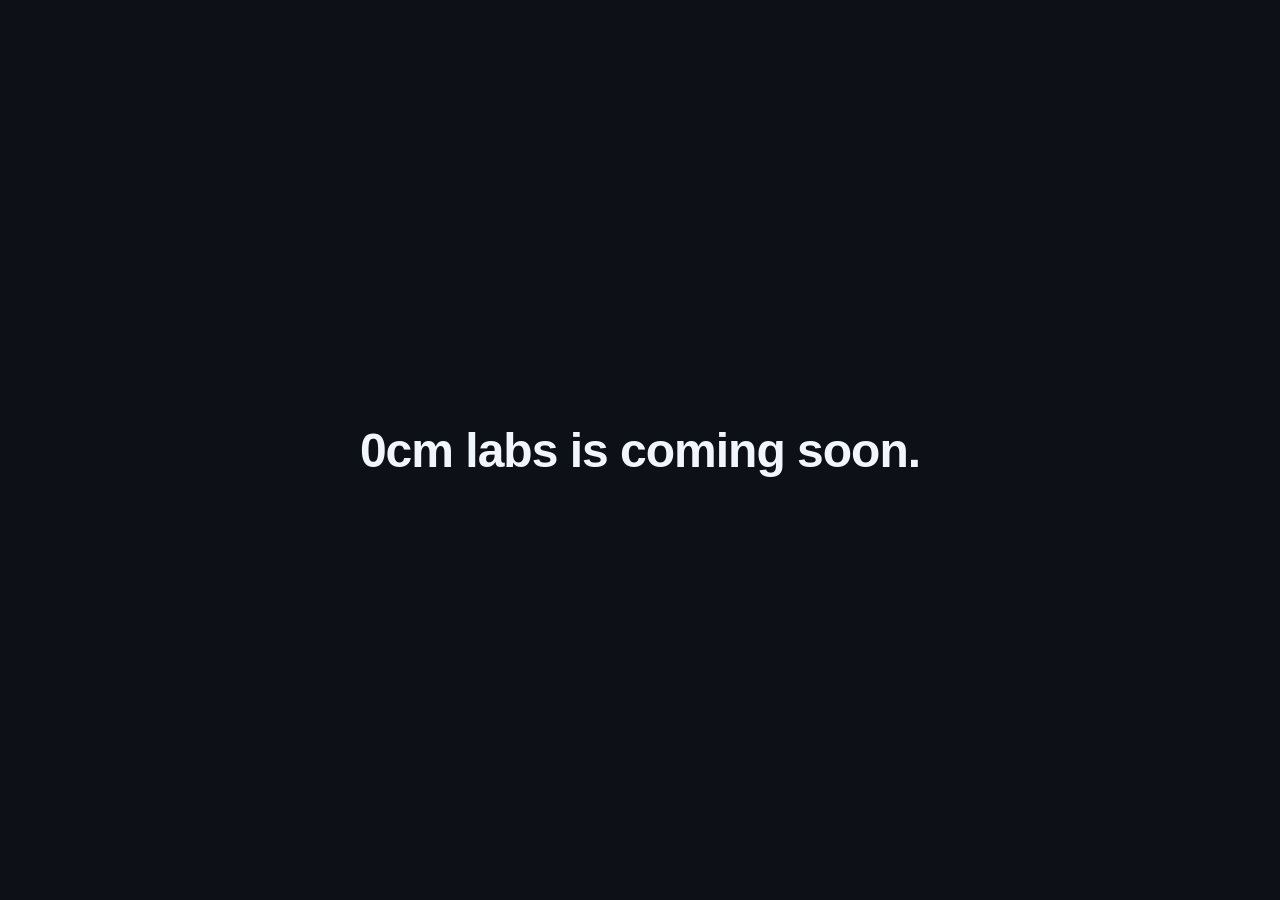
==== index.html @ 916afebb "Add index.html" ====
<!DOCTYPE html>
<html lang="en">
<head>
    <meta charset="UTF-8">
    <meta name="viewport" content="width=device-width, initial-scale=1.0">
    <title>0cm labs</title>
    <style>
        body { 
            font-family: -apple-system, BlinkMacSystemFont, "Segoe UI", Roboto, sans-serif; 
            display: flex; 
            justify-content: center; 
            align-items: center; 
            height: 100vh; 
            margin: 0; 
            background: #0d1117; 
            color: #c9d1d9; 
        }
        h1 { font-size: 3rem; letter-spacing: -1px; color: #f0f6fc; }
    </style>
</head>
<body>
    <h1>0cm labs is coming soon.</h1>
</body>
</html>
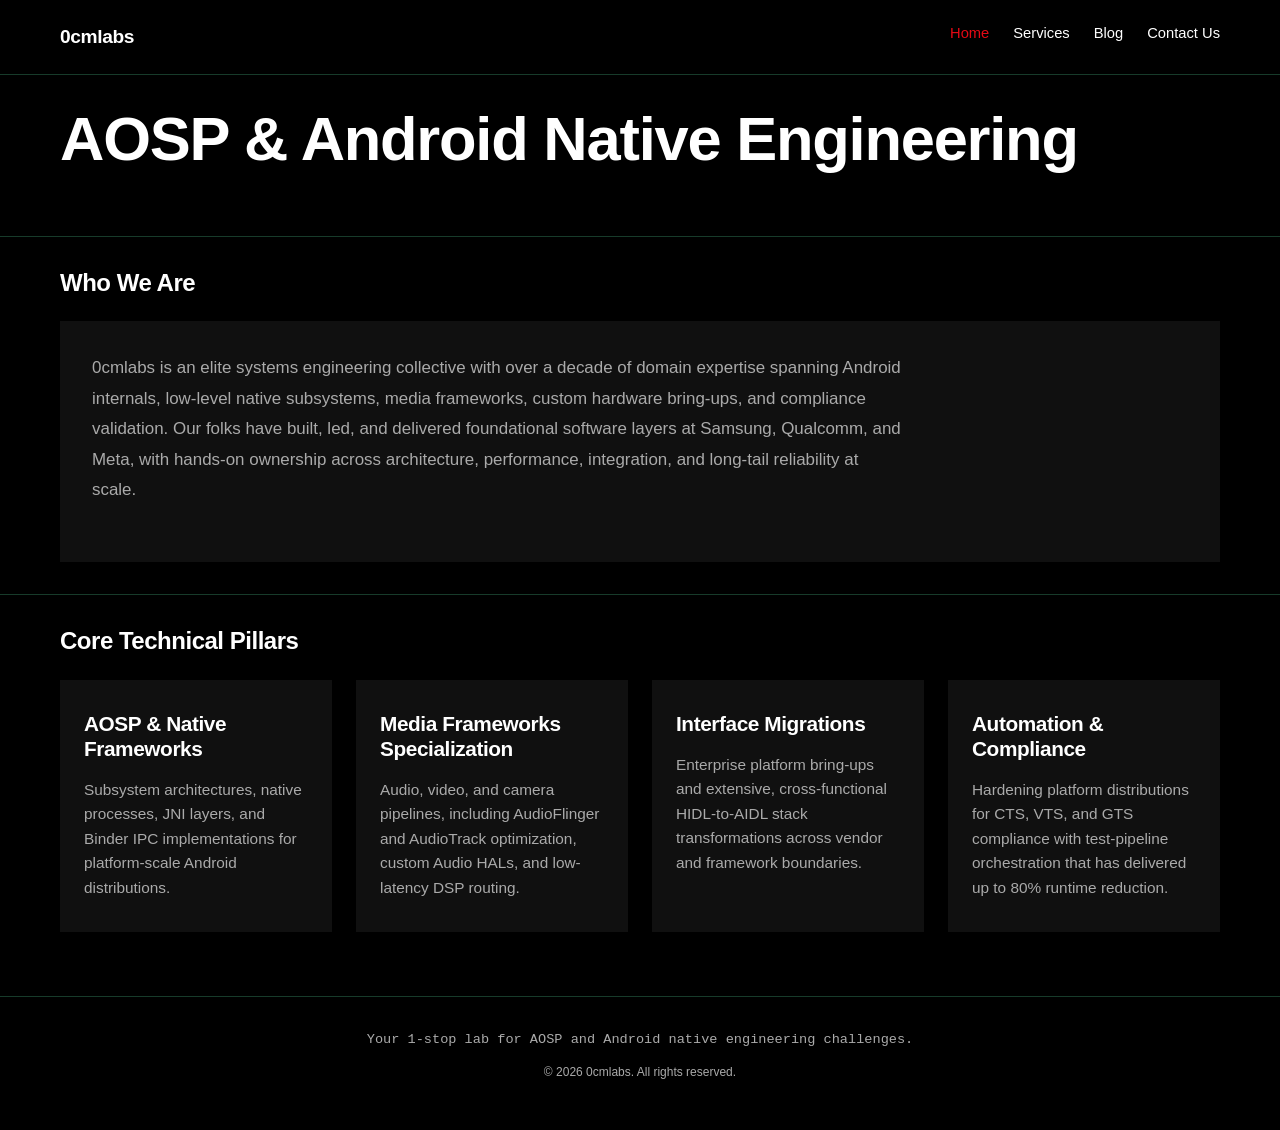
==== commit 2ac6ad67: "Add base pages" ====
--- a/index.html
+++ b/index.html
@@ -1,24 +1,78 @@
 <!DOCTYPE html>
 <html lang="en">
 <head>
-    <meta charset="UTF-8">
-    <meta name="viewport" content="width=device-width, initial-scale=1.0">
-    <title>0cm labs</title>
-    <style>
-        body { 
-            font-family: -apple-system, BlinkMacSystemFont, "Segoe UI", Roboto, sans-serif; 
-            display: flex; 
-            justify-content: center; 
-            align-items: center; 
-            height: 100vh; 
-            margin: 0; 
-            background: #0d1117; 
-            color: #c9d1d9; 
-        }
-        h1 { font-size: 3rem; letter-spacing: -1px; color: #f0f6fc; }
-    </style>
+  <meta charset="UTF-8">
+  <meta name="viewport" content="width=device-width, initial-scale=1.0">
+  <meta name="theme-color" content="#000000">
+  <meta name="description" content="0cmlabs is a systems engineering lab focused on Android internals, native frameworks, media pipelines, interface migrations, and compliance automation.">
+  <title>0cmlabs | AOSP & Android Native Engineering</title>
+  <link rel="stylesheet" href="assets/css/style.css">
 </head>
 <body>
-    <h1>0cm labs is coming soon.</h1>
+  <header class="site-header">
+    <div class="wrapper header-row">
+      <a class="brand" href="index.html">0cmlabs</a>
+      <nav aria-label="Primary">
+        <ul class="nav-list">
+          <li><a class="active" href="index.html">Home</a></li>
+          <li><a href="services.html">Services</a></li>
+          <li><a href="blog/index.html">Blog</a></li>
+          <li><a href="contact.html">Contact Us</a></li>
+        </ul>
+      </nav>
+    </div>
+  </header>
+
+  <main>
+    <section class="section hero">
+      <div class="wrapper">
+        <h1>AOSP & Android Native Engineering</h1>
+      </div>
+    </section>
+
+    <hr class="rule">
+
+    <section class="section">
+      <div class="wrapper">
+        <h2>Who We Are</h2>
+        <div class="panel">
+          <p class="team-text">0cmlabs is an elite systems engineering collective with over a decade of domain expertise spanning Android internals, low-level native subsystems, media frameworks, custom hardware bring-ups, and compliance validation. Our folks have built, led, and delivered foundational software layers at Samsung, Qualcomm, and Meta, with hands-on ownership across architecture, performance, integration, and long-tail reliability at scale.</p>
+        </div>
+      </div>
+    </section>
+
+    <hr class="rule">
+
+    <section class="section">
+      <div class="wrapper">
+        <h2>Core Technical Pillars</h2>
+        <div class="pillars">
+          <article class="pillar">
+            <h3>AOSP &amp; Native Frameworks</h3>
+            <p>Subsystem architectures, native processes, JNI layers, and Binder IPC implementations for platform-scale Android distributions.</p>
+          </article>
+          <article class="pillar">
+            <h3>Media Frameworks Specialization</h3>
+            <p>Audio, video, and camera pipelines, including AudioFlinger and AudioTrack optimization, custom Audio HALs, and low-latency DSP routing.</p>
+          </article>
+          <article class="pillar">
+            <h3>Interface Migrations</h3>
+            <p>Enterprise platform bring-ups and extensive, cross-functional HIDL-to-AIDL stack transformations across vendor and framework boundaries.</p>
+          </article>
+          <article class="pillar">
+            <h3>Automation &amp; Compliance</h3>
+            <p>Hardening platform distributions for CTS, VTS, and GTS compliance with test-pipeline orchestration that has delivered up to 80% runtime reduction.</p>
+          </article>
+        </div>
+      </div>
+    </section>
+  </main>
+
+  <footer class="site-footer">
+    <div class="wrapper footer-row">
+      <p class="footer-tagline">Your 1-stop lab for AOSP and Android native engineering challenges.</p>
+      <p class="footer-copy">&copy; 2026 0cmlabs. All rights reserved.</p>
+    </div>
+  </footer>
 </body>
 </html>
--- a/assets/css/style.css
+++ b/assets/css/style.css
@@ -0,0 +1,484 @@
+:root {
+  --bg: #000000;
+  --surface: #101010;
+  --title: #ffffff;
+  --body: #aaaaaa;
+  --accent: #e50914;
+  --divider: #173b2a;
+
+  --sans: -apple-system, BlinkMacSystemFont, "Segoe UI", "Helvetica Neue", Arial, "Noto Sans", sans-serif;
+  --mono: ui-monospace, SFMono-Regular, Menlo, Monaco, Consolas, "Liberation Mono", "Courier New", monospace;
+
+  --maxw: 1160px;
+  --sp1: 0.5rem;
+  --sp2: 0.75rem;
+  --sp3: 1rem;
+  --sp4: 1.5rem;
+  --sp5: 2rem;
+  --sp6: 3rem;
+  --sp7: 4.5rem;
+  --sp8: 7rem;
+
+  --line: 1.6;
+}
+
+* {
+  box-sizing: border-box;
+}
+
+html,
+body {
+  margin: 0;
+  padding: 0;
+  background: var(--bg);
+  color: var(--body);
+  font-family: var(--sans);
+  line-height: var(--line);
+}
+
+a {
+  color: var(--title);
+  text-decoration: none;
+  transition: color 180ms ease;
+}
+
+a:hover,
+a:focus-visible {
+  color: var(--accent);
+}
+
+h1,
+h2,
+h3,
+h4 {
+  color: var(--title);
+  margin: 0 0 var(--sp4);
+  letter-spacing: -0.02em;
+  line-height: 1.2;
+  transition: color 180ms ease;
+}
+
+h1:hover,
+h2:hover,
+h3:hover,
+h4:hover {
+  color: var(--accent);
+}
+
+p,
+ul,
+ol,
+pre,
+table,
+blockquote {
+  margin: 0 0 var(--sp4);
+}
+
+ul,
+ol {
+  padding-left: 1.25rem;
+}
+
+li {
+  margin-bottom: var(--sp1);
+}
+
+.wrapper {
+  width: min(100% - 3rem, var(--maxw));
+  margin-inline: auto;
+}
+
+.site-header {
+  border-bottom: 1px solid var(--divider);
+}
+
+.header-row {
+  min-height: 74px;
+  display: flex;
+  align-items: center;
+  justify-content: space-between;
+  gap: var(--sp4);
+}
+
+.brand {
+  font-weight: 800;
+  font-size: 1.2rem;
+  color: var(--title);
+  letter-spacing: -0.02em;
+}
+
+.nav-list {
+  list-style: none;
+  margin: 0;
+  padding: 0;
+  display: flex;
+  gap: var(--sp4);
+  flex-wrap: wrap;
+}
+
+.nav-list a {
+  font-size: 0.92rem;
+  color: var(--title);
+}
+
+.nav-list a.active {
+  color: var(--accent);
+}
+
+.section {
+  padding: var(--sp5) 0;
+}
+
+.hero {
+  padding-top: var(--sp5);
+  padding-bottom: var(--sp6);
+}
+
+.eyebrow {
+  display: inline-block;
+  margin-bottom: var(--sp3);
+  font-family: var(--mono);
+  font-size: 0.72rem;
+  letter-spacing: 0.08em;
+  text-transform: uppercase;
+  color: var(--body);
+}
+
+.hero h1 {
+  width: 100%;
+  max-width: 100%;
+  font-size: clamp(2.25rem, 4.8vw, 4.75rem);
+  line-height: 1.05;
+  margin-bottom: var(--sp3);
+}
+
+.lead {
+  font-size: 1.12rem;
+  max-width: 70ch;
+}
+
+.rule {
+  border: 0;
+  border-top: 1px solid var(--divider);
+  margin: 0;
+}
+
+.panel {
+  background: var(--surface);
+  padding: var(--sp5);
+}
+
+.team-text {
+  max-width: 86ch;
+  line-height: 1.8;
+  font-size: 1.06rem;
+}
+
+.grid-label {
+  font-family: var(--mono);
+  font-size: 0.72rem;
+  letter-spacing: 0.08em;
+  text-transform: uppercase;
+  color: var(--body);
+  margin-bottom: var(--sp3);
+}
+
+.pillars {
+  display: grid;
+  grid-template-columns: repeat(4, minmax(0, 1fr));
+  gap: var(--sp4);
+}
+
+.pillar {
+  background: var(--surface);
+  padding: var(--sp5) var(--sp4);
+}
+
+.pillar h3 {
+  font-size: 1.3rem;
+  margin-bottom: var(--sp3);
+}
+
+.pillar p {
+  margin-bottom: 0;
+  font-size: 0.96rem;
+}
+
+.service-stack {
+  display: grid;
+  gap: var(--sp4);
+}
+
+.service {
+  background: var(--surface);
+  padding: var(--sp5);
+}
+
+.service h3 {
+  font-size: 1.35rem;
+  margin-bottom: var(--sp3);
+}
+
+.service p,
+.service ul {
+  max-width: 90ch;
+}
+
+.contact-shell {
+  max-width: 78ch;
+}
+
+.contact-methods {
+  margin-top: var(--sp5);
+}
+
+.contact-label {
+  margin: 0 0 var(--sp3);
+  font-family: var(--mono);
+  font-size: 0.72rem;
+  letter-spacing: 0.08em;
+  text-transform: uppercase;
+  color: var(--body);
+}
+
+.social-icons {
+  display: flex;
+  align-items: center;
+  flex-wrap: wrap;
+  gap: 2rem;
+}
+
+.icon-link {
+  display: inline-flex;
+  align-items: center;
+  justify-content: center;
+  color: var(--body);
+  font-size: 2rem;
+  line-height: 1;
+  transition: transform 180ms ease, color 180ms ease, filter 180ms ease;
+}
+
+.icon-link:hover,
+.icon-link:focus-visible {
+  transform: translateY(-2px);
+  filter: drop-shadow(0 4px 10px rgba(229, 9, 20, 0.18));
+}
+
+.icon-link.github:hover,
+.icon-link.github:focus-visible {
+  color: var(--title);
+}
+
+.icon-link.gmail:hover,
+.icon-link.gmail:focus-visible {
+  color: var(--accent);
+}
+
+.icon-link.linkedin:hover,
+.icon-link.linkedin:focus-visible {
+  color: #0077b5;
+}
+
+.icon-link.twitter:hover,
+.icon-link.twitter:focus-visible {
+  color: #1da1f2;
+}
+
+.icon-link.reddit:hover,
+.icon-link.reddit:focus-visible {
+  color: #ff4500;
+}
+
+.contact-list {
+  list-style: none;
+  padding: 0;
+  margin: var(--sp5) 0 0;
+  display: grid;
+  gap: var(--sp3);
+}
+
+.contact-list li {
+  background: var(--surface);
+  padding: var(--sp4);
+  margin: 0;
+}
+
+.timeline {
+  display: grid;
+  grid-template-columns: repeat(4, minmax(0, 1fr));
+  gap: var(--sp4);
+}
+
+.post-card {
+  background: var(--surface);
+  padding: var(--sp4);
+}
+
+.post-card time {
+  font-family: var(--mono);
+  font-size: 0.75rem;
+  color: var(--body);
+}
+
+.post-card h3 {
+  margin-top: var(--sp2);
+  margin-bottom: var(--sp3);
+  font-size: 1.08rem;
+}
+
+.post-card h3:hover,
+.pillar h3:hover,
+.service h3:hover,
+.post-title:hover {
+  color: var(--accent);
+}
+
+.post-card p {
+  margin-bottom: var(--sp3);
+  font-size: 0.93rem;
+}
+
+.post-card .read-link {
+  font-size: 0.88rem;
+  font-weight: 600;
+}
+
+.post {
+  padding-top: var(--sp4);
+}
+
+.post-wrap {
+  width: min(100% - 2rem, 960px);
+  margin-inline: auto;
+}
+
+.post-meta {
+  font-family: var(--mono);
+  font-size: 0.72rem;
+  letter-spacing: 0.08em;
+  text-transform: uppercase;
+  color: var(--body);
+  margin-bottom: var(--sp3);
+}
+
+.post-title {
+  font-size: clamp(2rem, 4vw, 3.4rem);
+  line-height: 1.05;
+  margin-bottom: var(--sp3);
+}
+
+.markdown-body {
+  line-height: 1.78;
+}
+
+.markdown-body h2,
+.markdown-body h3 {
+  margin-top: var(--sp6);
+}
+
+.markdown-body h2 {
+  font-size: 1.75rem;
+}
+
+.markdown-body h3 {
+  font-size: 1.28rem;
+}
+
+.markdown-body strong {
+  color: var(--title);
+}
+
+.markdown-body a {
+  color: var(--title);
+  text-decoration: underline;
+  text-decoration-color: var(--accent);
+  text-underline-offset: 3px;
+}
+
+.markdown-body code {
+  font-family: var(--mono);
+  background: #0f0f0f;
+  border: 1px solid #262626;
+  color: var(--title);
+  padding: 0.15rem 0.35rem;
+  font-size: 0.92em;
+}
+
+.markdown-body pre {
+  background: #0f0f0f;
+  border: 1px solid #262626;
+  padding: var(--sp4);
+  overflow-x: auto;
+}
+
+.markdown-body pre code {
+  border: 0;
+  padding: 0;
+  background: transparent;
+}
+
+.markdown-body blockquote {
+  border-left: 2px solid var(--accent);
+  padding: var(--sp2) 0 var(--sp2) var(--sp4);
+  color: #bebebe;
+}
+
+.site-footer {
+  border-top: 1px solid var(--divider);
+  margin-top: var(--sp5);
+}
+
+.footer-row {
+  padding: var(--sp5) 0 var(--sp6);
+  text-align: center;
+}
+
+.footer-tagline {
+  margin: 0 0 var(--sp2);
+  font-family: var(--mono);
+  font-size: 0.85rem;
+}
+
+.footer-copy {
+  margin: 0;
+  font-size: 0.75rem;
+}
+
+@media (max-width: 1120px) {
+  .pillars,
+  .timeline {
+    grid-template-columns: repeat(2, minmax(0, 1fr));
+  }
+}
+
+@media (max-width: 760px) {
+  .wrapper {
+    width: min(100% - 2rem, var(--maxw));
+  }
+
+  .header-row {
+    min-height: 64px;
+    flex-direction: column;
+    justify-content: center;
+    align-items: flex-start;
+    padding: var(--sp3) 0;
+  }
+
+  .nav-list {
+    gap: var(--sp3);
+  }
+
+  .hero {
+    padding-top: var(--sp4);
+    padding-bottom: var(--sp5);
+  }
+
+  .pillars,
+  .timeline {
+    grid-template-columns: 1fr;
+  }
+
+  .post-wrap {
+    width: min(100% - 2rem, 860px);
+  }
+}
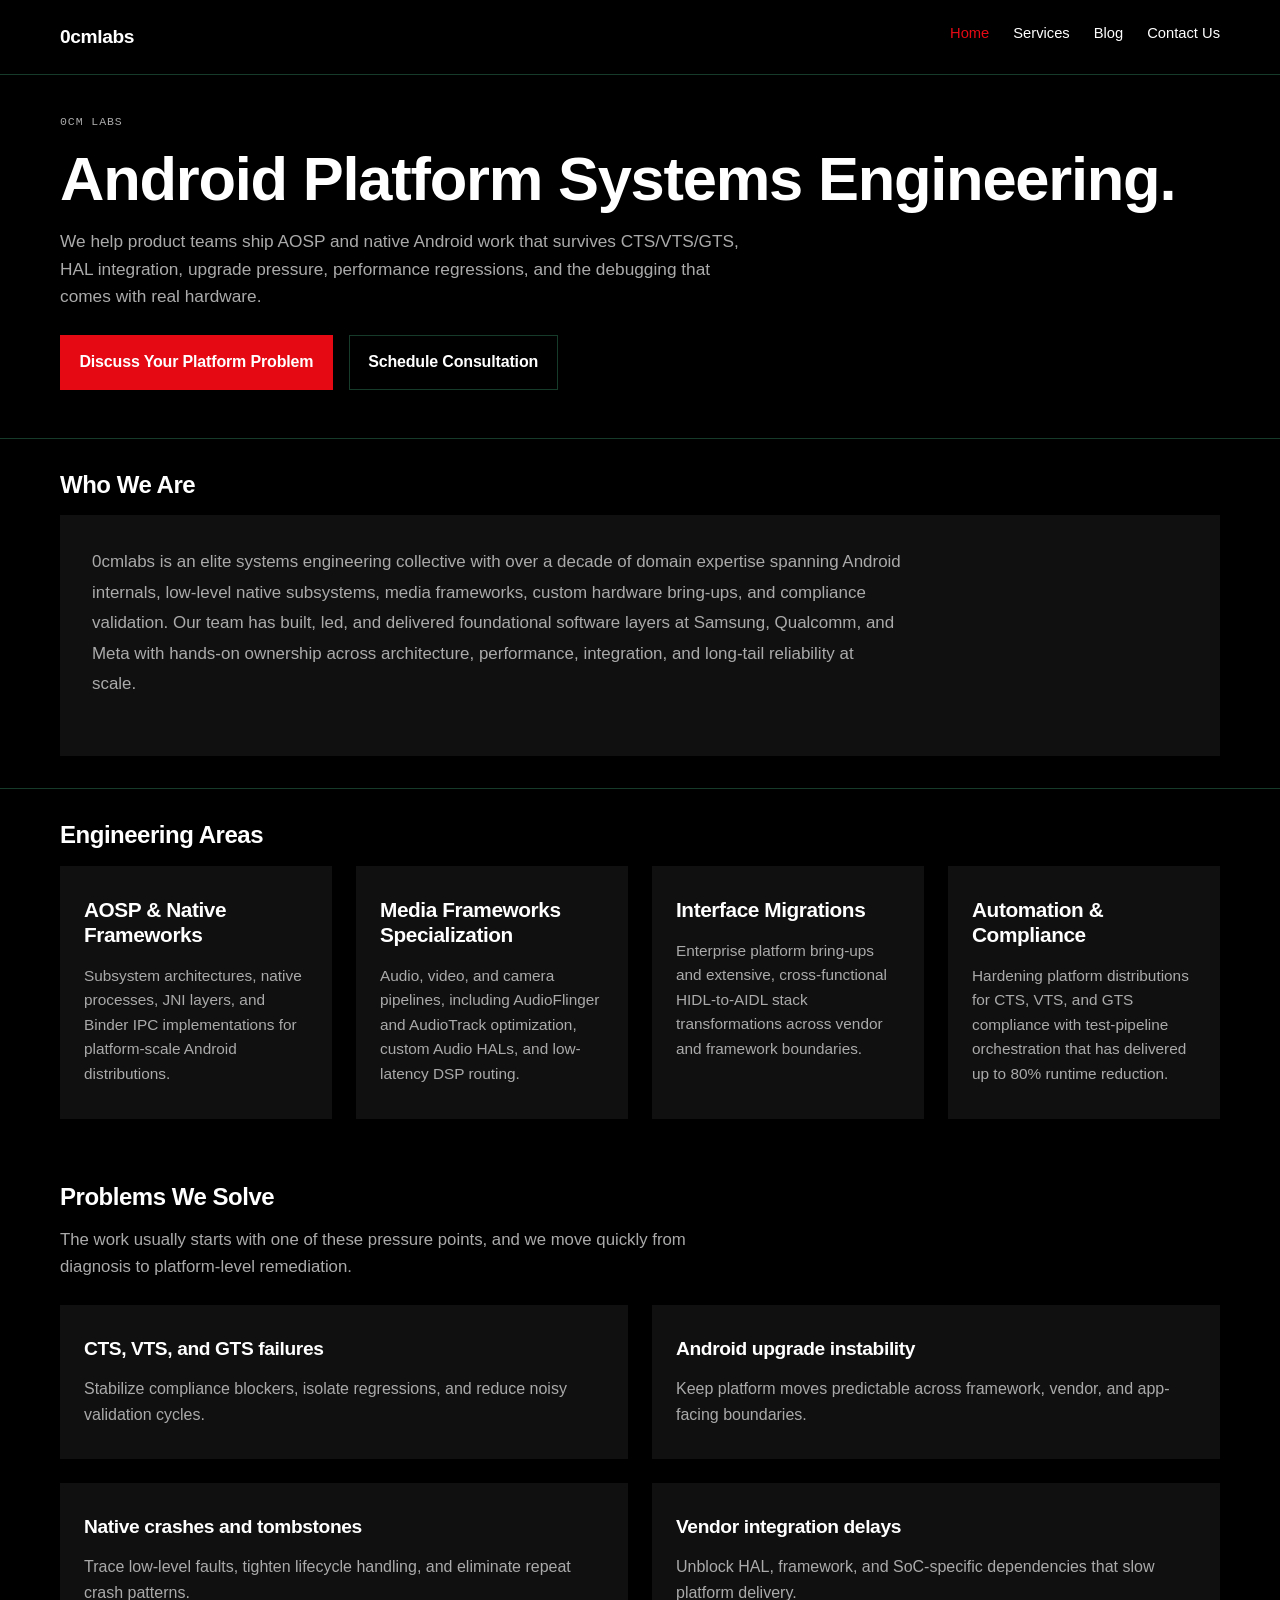
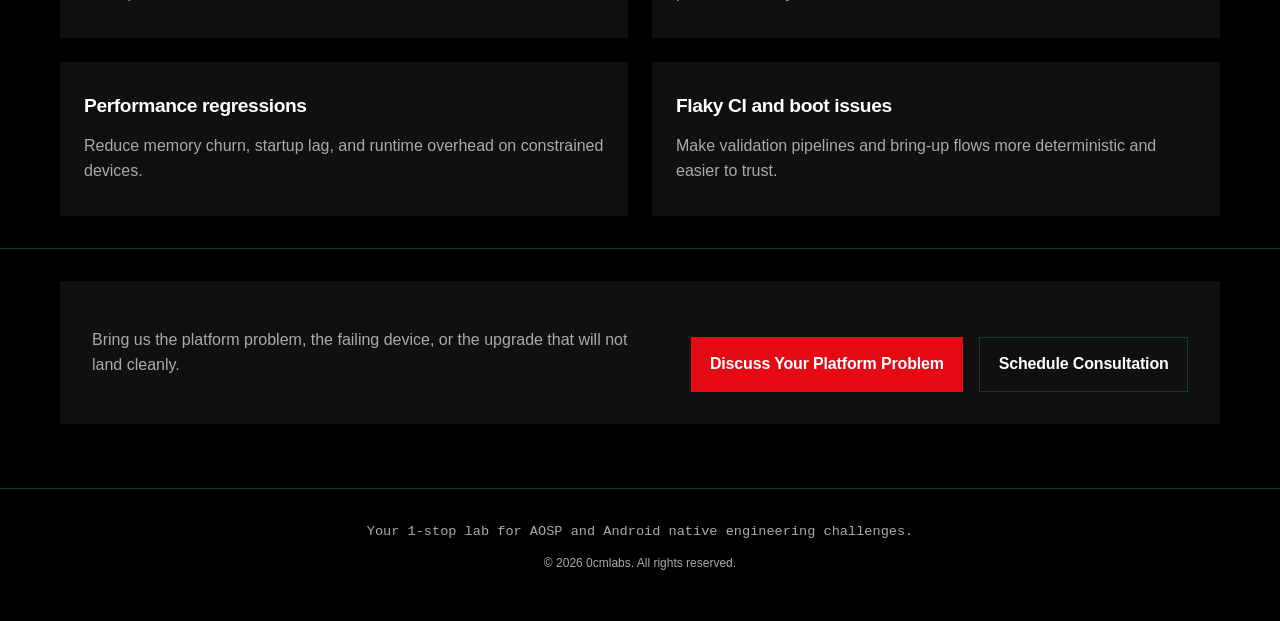
==== commit 5af0e36e: "Update the UI" ====
--- a/index.html
+++ b/index.html
@@ -4,8 +4,10 @@
   <meta charset="UTF-8">
   <meta name="viewport" content="width=device-width, initial-scale=1.0">
   <meta name="theme-color" content="#000000">
-  <meta name="description" content="0cmlabs is a systems engineering lab focused on Android internals, native frameworks, media pipelines, interface migrations, and compliance automation.">
-  <title>0cmlabs | AOSP & Android Native Engineering</title>
+  <meta name="description" content="0CM Labs delivers Android platform systems engineering across AOSP, CTS/VTS/GTS, HAL integration, upgrades, performance optimization, and debugging.">
+  <meta name="keywords" content="Android Platform Engineering, AOSP, CTS, VTS, GTS, HAL integration, Android upgrade, performance optimization, debugging, Soong, AIDL">
+  <link rel="canonical" href="https://0cmlabs.github.io/">
+  <title>Android Platform Systems Engineering | 0cmlabs</title>
   <link rel="stylesheet" href="assets/css/style.css">
 </head>
 <body>
@@ -26,17 +28,12 @@
   <main>
     <section class="section hero">
       <div class="wrapper">
-        <h1>AOSP & Android Native Engineering</h1>
-      </div>
-    </section>
-
-    <hr class="rule">
-
-    <section class="section">
-      <div class="wrapper">
-        <h2>Who We Are</h2>
-        <div class="panel">
-          <p class="team-text">0cmlabs is an elite systems engineering collective with over a decade of domain expertise spanning Android internals, low-level native subsystems, media frameworks, custom hardware bring-ups, and compliance validation. Our folks have built, led, and delivered foundational software layers at Samsung, Qualcomm, and Meta, with hands-on ownership across architecture, performance, integration, and long-tail reliability at scale.</p>
+        <span class="eyebrow">0CM Labs</span>
+        <h1>Android Platform Systems Engineering.</h1>
+        <p class="hero-copy">We help product teams ship AOSP and native Android work that survives CTS/VTS/GTS, HAL integration, upgrade pressure, performance regressions, and the debugging that comes with real hardware.</p>
+        <div class="btn-row">
+          <a class="btn btn-primary" href="contact.html">Discuss Your Platform Problem</a>
+          <a class="btn btn-secondary" href="services.html">Schedule Consultation</a>
         </div>
       </div>
     </section>
@@ -45,7 +42,18 @@
 
     <section class="section">
       <div class="wrapper">
-        <h2>Core Technical Pillars</h2>
+        <h2 class="section-heading">Who We Are</h2>
+        <div class="panel">
+          <p class="team-text">0cmlabs is an elite systems engineering collective with over a decade of domain expertise spanning Android internals, low-level native subsystems, media frameworks, custom hardware bring-ups, and compliance validation. Our team has built, led, and delivered foundational software layers at Samsung, Qualcomm, and Meta with hands-on ownership across architecture, performance, integration, and long-tail reliability at scale.</p>
+        </div>
+      </div>
+    </section>
+
+    <hr class="rule">
+
+    <section class="section">
+      <div class="wrapper">
+        <h2 class="section-heading">Engineering Areas</h2>
         <div class="pillars">
           <article class="pillar">
             <h3>AOSP &amp; Native Frameworks</h3>
@@ -66,6 +74,54 @@
         </div>
       </div>
     </section>
+
+    <section class="section">
+      <div class="wrapper">
+        <h2 class="section-heading">Problems We Solve</h2>
+        <p class="section-intro">The work usually starts with one of these pressure points, and we move quickly from diagnosis to platform-level remediation.</p>
+        <div class="problem-grid">
+          <article class="card">
+            <h3>CTS, VTS, and GTS failures</h3>
+            <p>Stabilize compliance blockers, isolate regressions, and reduce noisy validation cycles.</p>
+          </article>
+          <article class="card">
+            <h3>Android upgrade instability</h3>
+            <p>Keep platform moves predictable across framework, vendor, and app-facing boundaries.</p>
+          </article>
+          <article class="card">
+            <h3>Native crashes and tombstones</h3>
+            <p>Trace low-level faults, tighten lifecycle handling, and eliminate repeat crash patterns.</p>
+          </article>
+          <article class="card">
+            <h3>Vendor integration delays</h3>
+            <p>Unblock HAL, framework, and SoC-specific dependencies that slow platform delivery.</p>
+          </article>
+          <article class="card">
+            <h3>Performance regressions</h3>
+            <p>Reduce memory churn, startup lag, and runtime overhead on constrained devices.</p>
+          </article>
+          <article class="card">
+            <h3>Flaky CI and boot issues</h3>
+            <p>Make validation pipelines and bring-up flows more deterministic and easier to trust.</p>
+          </article>
+        </div>
+      </div>
+    </section>
+
+    <hr class="rule">
+
+
+    <section class="section">
+      <div class="wrapper">
+        <div class="cta-strip">
+          <p>Bring us the platform problem, the failing device, or the upgrade that will not land cleanly.</p>
+          <div class="btn-row">
+            <a class="btn btn-primary" href="contact.html">Discuss Your Platform Problem</a>
+            <a class="btn btn-secondary" href="services.html">Schedule Consultation</a>
+          </div>
+        </div>
+      </div>
+    </section>
   </main>
 
   <footer class="site-footer">
--- a/assets/css/style.css
+++ b/assets/css/style.css
@@ -157,6 +157,56 @@
   max-width: 70ch;
 }
 
+.hero-copy {
+  max-width: 72ch;
+  font-size: 1.08rem;
+  color: var(--body);
+}
+
+.btn-row {
+  display: flex;
+  flex-wrap: wrap;
+  gap: var(--sp3);
+  margin-top: var(--sp4);
+}
+
+.btn {
+  display: inline-flex;
+  align-items: center;
+  justify-content: center;
+  min-height: 44px;
+  padding: 0.85rem 1.15rem;
+  border: 1px solid var(--divider);
+  color: var(--title);
+  font-weight: 700;
+  letter-spacing: -0.01em;
+  background: transparent;
+  transition: color 180ms ease, border-color 180ms ease, background-color 180ms ease, transform 180ms ease;
+}
+
+.btn:hover,
+.btn:focus-visible {
+  border-color: var(--accent);
+  color: var(--accent);
+  transform: translateY(-1px);
+}
+
+.btn-primary {
+  background: var(--accent);
+  border-color: var(--accent);
+  color: var(--title);
+}
+
+.btn-primary:hover,
+.btn-primary:focus-visible {
+  background: transparent;
+  color: var(--accent);
+}
+
+.btn-secondary {
+  background: transparent;
+}
+
 .rule {
   border: 0;
   border-top: 1px solid var(--divider);
@@ -166,6 +216,58 @@
 .panel {
   background: var(--surface);
   padding: var(--sp5);
+}
+
+.section-heading {
+  margin-bottom: var(--sp3);
+}
+
+.section-intro {
+  max-width: 72ch;
+  font-size: 1.05rem;
+  color: var(--body);
+}
+
+.problem-grid,
+.case-grid {
+  display: grid;
+  gap: var(--sp4);
+}
+
+.problem-grid {
+  grid-template-columns: repeat(2, minmax(0, 1fr));
+}
+
+.case-grid {
+  grid-template-columns: repeat(3, minmax(0, 1fr));
+}
+
+.card {
+  background: var(--surface);
+  padding: var(--sp5) var(--sp4);
+}
+
+.card h3 {
+  font-size: 1.2rem;
+  margin-bottom: var(--sp3);
+}
+
+.card p {
+  margin-bottom: 0;
+}
+
+.cta-strip {
+  display: flex;
+  align-items: center;
+  justify-content: space-between;
+  gap: var(--sp4);
+  background: var(--surface);
+  padding: var(--sp5);
+}
+
+.cta-strip p {
+  max-width: 62ch;
+  margin: 0;
 }
 
 .team-text {
@@ -253,9 +355,33 @@
   align-items: center;
   justify-content: center;
   color: var(--body);
-  font-size: 2rem;
+  width: 4rem;
+  height: 2rem;
   line-height: 1;
   transition: transform 180ms ease, color 180ms ease, filter 180ms ease;
+}
+
+.icon-link svg {
+  width: 100%;
+  height: 100%;
+  fill: currentColor;
+}
+
+.icon-mark {
+  display: inline-flex;
+  align-items: center;
+  justify-content: center;
+  width: 100%;
+  height: 100%;
+  border: 1px solid var(--divider);
+  border-radius: 0.4rem;
+  font-family: var(--mono);
+  font-size: 0.8rem;
+  font-weight: 700;
+  letter-spacing: 0.02em;
+  text-transform: uppercase;
+  background: #0d0d0d;
+  color: var(--body);
 }
 
 .icon-link:hover,
@@ -269,24 +395,49 @@
   color: var(--title);
 }
 
+.icon-link.github:hover .icon-mark,
+.icon-link.github:focus-visible .icon-mark {
+  border-color: var(--title);
+}
+
 .icon-link.gmail:hover,
 .icon-link.gmail:focus-visible {
   color: var(--accent);
 }
 
+.icon-link.gmail:hover .icon-mark,
+.icon-link.gmail:focus-visible .icon-mark {
+  border-color: var(--accent);
+}
+
 .icon-link.linkedin:hover,
 .icon-link.linkedin:focus-visible {
   color: #0077b5;
 }
 
+.icon-link.linkedin:hover .icon-mark,
+.icon-link.linkedin:focus-visible .icon-mark {
+  border-color: #0077b5;
+}
+
 .icon-link.twitter:hover,
 .icon-link.twitter:focus-visible {
   color: #1da1f2;
 }
 
+.icon-link.twitter:hover .icon-mark,
+.icon-link.twitter:focus-visible .icon-mark {
+  border-color: #1da1f2;
+}
+
 .icon-link.reddit:hover,
 .icon-link.reddit:focus-visible {
   color: #ff4500;
+}
+
+.icon-link.reddit:hover .icon-mark,
+.icon-link.reddit:focus-visible .icon-mark {
+  border-color: #ff4500;
 }
 
 .contact-list {
@@ -478,6 +629,16 @@
     grid-template-columns: 1fr;
   }
 
+  .problem-grid,
+  .case-grid {
+    grid-template-columns: 1fr;
+  }
+
+  .cta-strip {
+    flex-direction: column;
+    align-items: flex-start;
+  }
+
   .post-wrap {
     width: min(100% - 2rem, 860px);
   }
